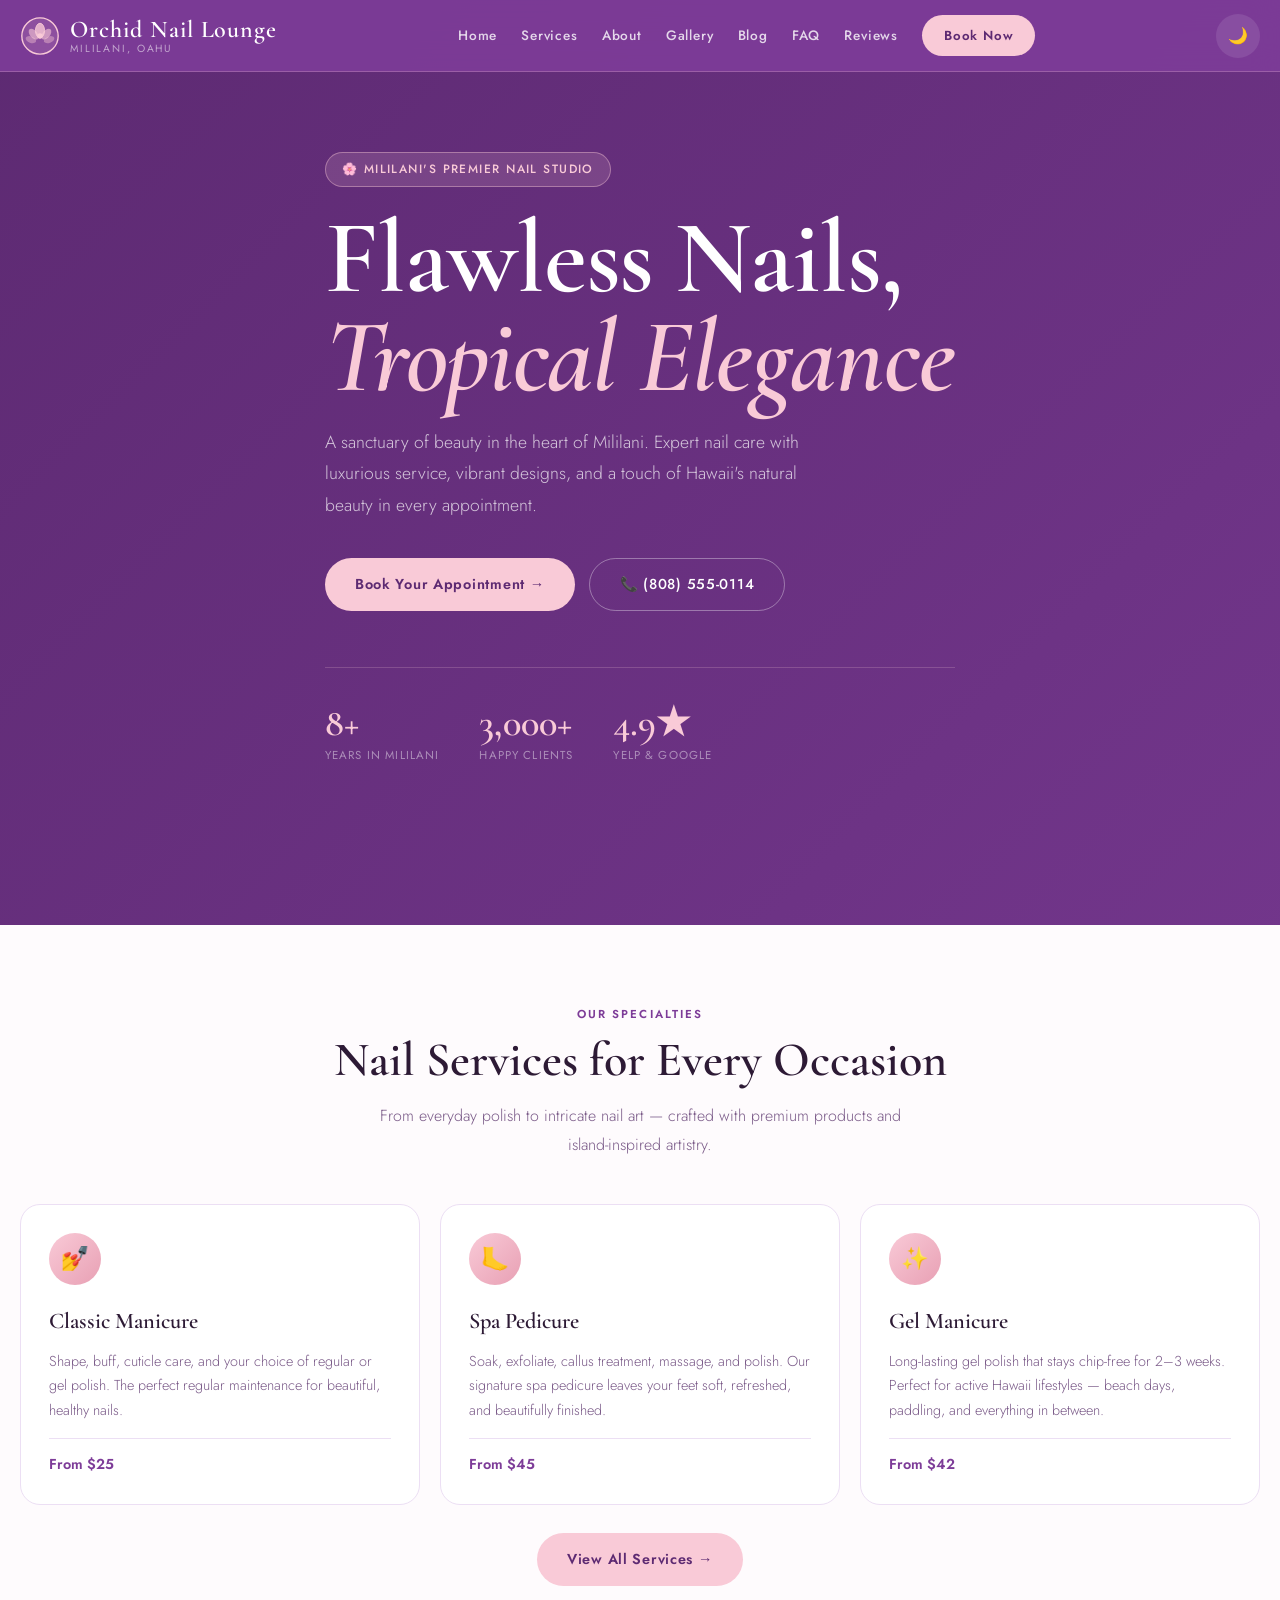
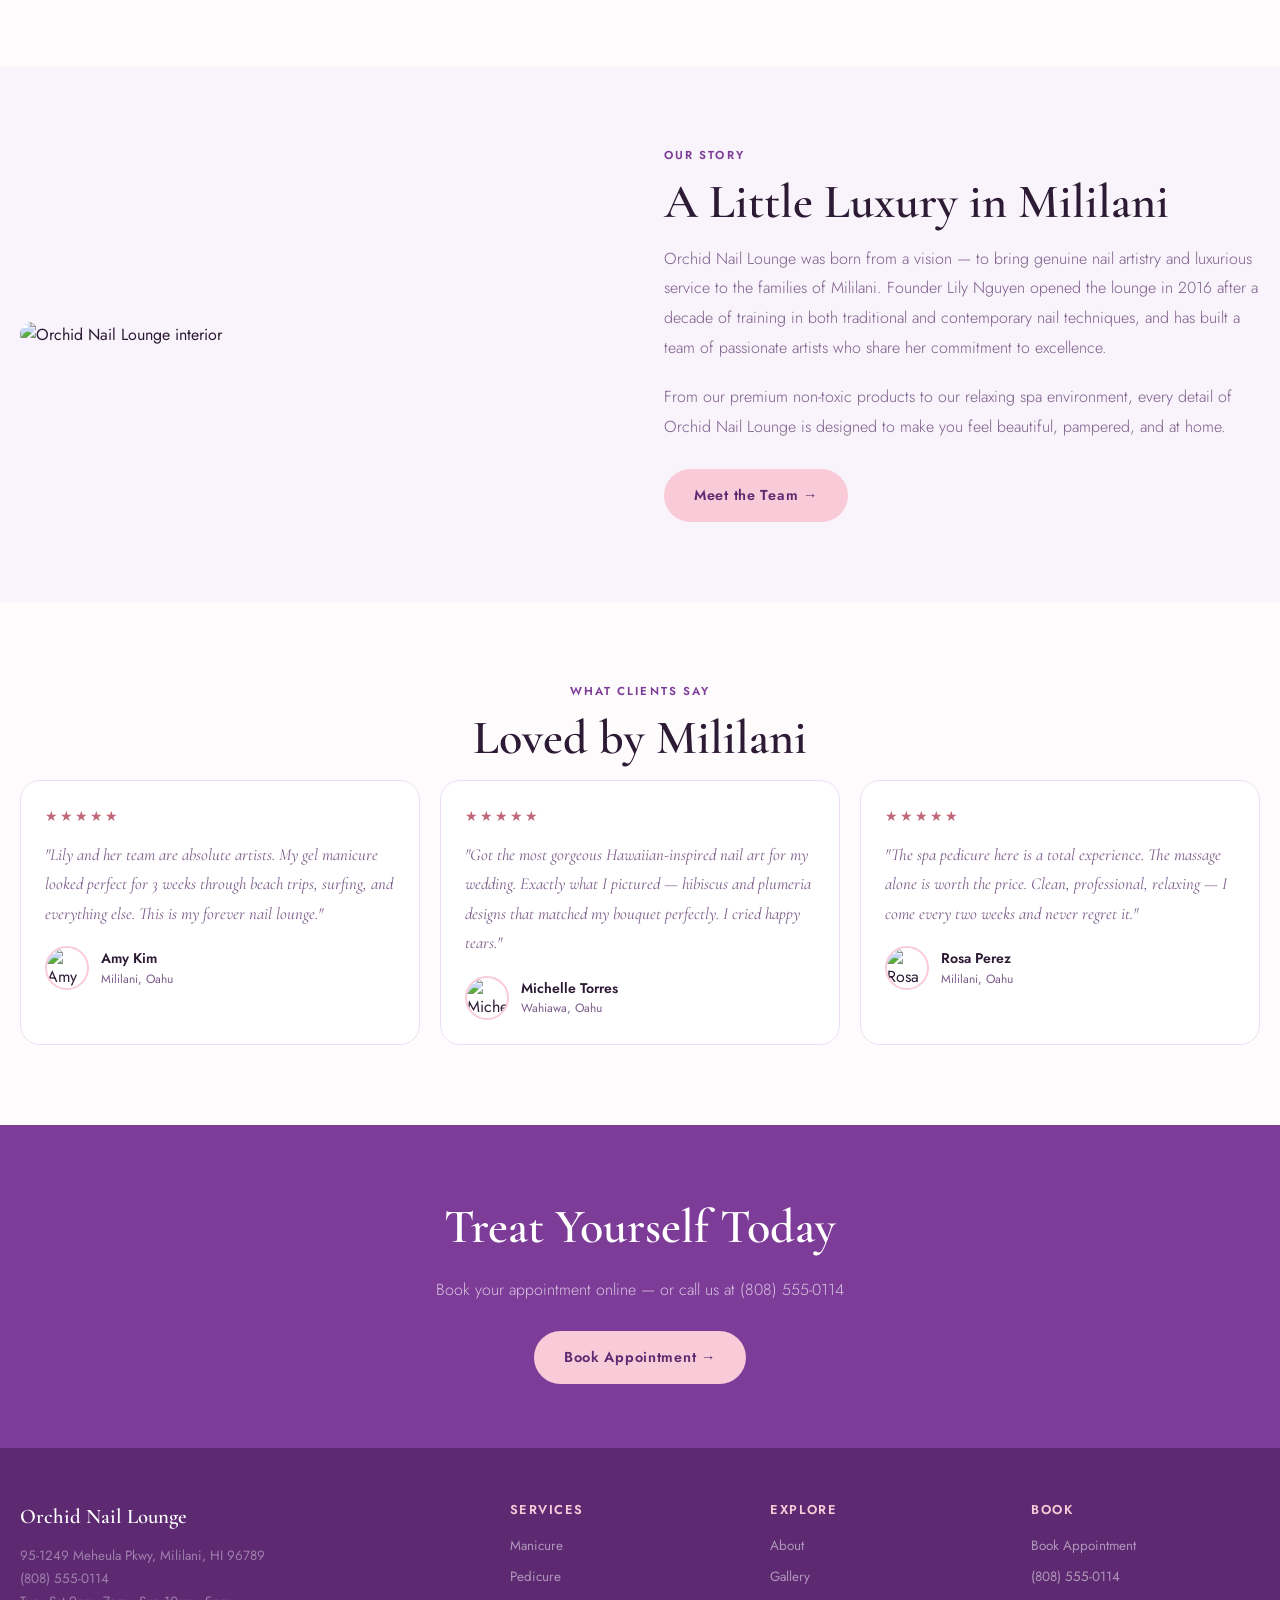
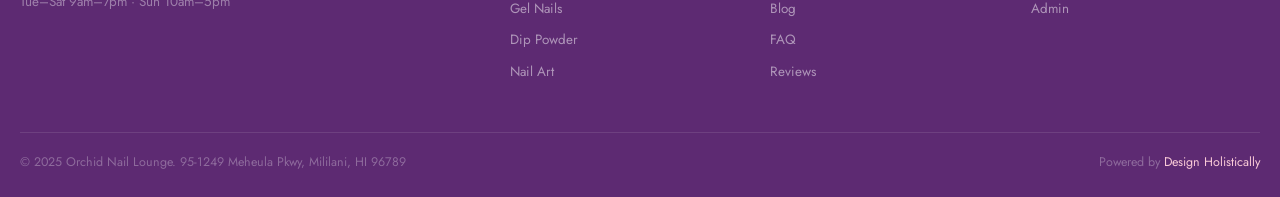
==== index.html @ 19776271 "Initial commit: Orchid Nail Lounge — Hawaii sample site (Mililani, Oahu)" ====
<!DOCTYPE html>
<html lang="en" data-theme="light">
<head>
<meta charset="UTF-8"/><meta name="viewport" content="width=device-width,initial-scale=1.0"/>
<title>Orchid Nail Lounge — Flawless Nails, Tropical Elegance — Orchid Nail Lounge</title>
<meta name="description" content="Orchid Nail Lounge — Flawless nails, tropical elegance. Mililani, Oahu. Manicure, pedicure, gel, dip powder, nail art. (808) 555-0114"/>
<link rel="stylesheet" href="css/style.css"/>
<script type="application/ld+json">{"@context":"https://schema.org","@type":"NailSalon","name":"Orchid Nail Lounge","telephone":"(808) 555-0114","address":{"@type":"PostalAddress","streetAddress":"95-1249 Meheula Pkwy","addressLocality":"Mililani","addressRegion":"HI","postalCode":"96789"},"priceRange":"$$"}</script>

  <meta property="og:title" content="Orchid Nail Lounge | Mililani, Oahu" />
  <meta property="og:description" content="Flawless nails, tropical elegance. Book your appointment at Orchid Nail Lounge in Mililani, Oahu." />
  <meta property="og:type" content="website" />
  <meta property="og:image" content="https://picsum.photos/1200/630?random=999" />
</head>
<body>
<header class="site-header">
  <div class="header-inner">
    <a href="index.html" class="logo-wrap">
      <svg viewBox="0 0 44 44" fill="none" width="40" height="40" aria-label="Orchid Nail Lounge logo" xmlns="http://www.w3.org/2000/svg">
  <circle cx="22" cy="22" r="20" fill="rgba(249,202,215,0.15)" stroke="#F9CAD7" stroke-width="1.5"/>
  <ellipse cx="22" cy="16" rx="5" ry="8" fill="#F9CAD7" opacity="0.8"/>
  <ellipse cx="22" cy="16" rx="5" ry="8" fill="none" stroke="#F9CAD7" stroke-width="1"/>
  <ellipse cx="15" cy="20" rx="4" ry="7" transform="rotate(-40 15 20)" fill="#F9CAD7" opacity="0.6"/>
  <ellipse cx="29" cy="20" rx="4" ry="7" transform="rotate(40 29 20)" fill="#F9CAD7" opacity="0.6"/>
  <ellipse cx="12" cy="26" rx="3.5" ry="6" transform="rotate(-70 12 26)" fill="#F9CAD7" opacity="0.4"/>
  <ellipse cx="32" cy="26" rx="3.5" ry="6" transform="rotate(70 32 26)" fill="#F9CAD7" opacity="0.4"/>
  <circle cx="22" cy="22" r="3" fill="#F9CAD7"/>
</svg>
      <div class="logo-text">Orchid Nail Lounge<span>Mililani, Oahu</span></div>
    </a>
    <nav class="nav-links">
      <a href="index.html">Home</a><a href="services.html">Services</a><a href="about.html">About</a><a href="gallery.html">Gallery</a><a href="blog.html">Blog</a><a href="faq.html">FAQ</a><a href="reviews.html">Reviews</a>
      <a href="booking.html" class="btn-nav">Book Now</a>
    </nav>
    <div class="header-actions">
      <button class="dark-toggle" id="darkToggle">🌙</button>
      <button class="hamburger" id="hamburger"><span></span><span></span><span></span></button>
    </div>
  </div>
</header>
<nav class="mobile-nav" id="mobileNav">
  <a href="index.html">Home</a><a href="services.html">Services</a><a href="about.html">About</a><a href="gallery.html">Gallery</a><a href="blog.html">Blog</a><a href="faq.html">FAQ</a><a href="reviews.html">Reviews</a><a href="booking.html">Book Now</a>
</nav>

<section class="hero">
  <div class="hero-bg"><img src="https://picsum.photos/1600/900?random=1401" alt="Nail lounge interior" /></div>
  <div class="hero-overlay"></div>
  <div class="hero-content">
    <div class="hero-badge">🌸 Mililani's Premier Nail Studio</div>
    <h1>Flawless Nails,<em>Tropical Elegance</em></h1>
    <p>A sanctuary of beauty in the heart of Mililani. Expert nail care with luxurious service, vibrant designs, and a touch of Hawaii's natural beauty in every appointment.</p>
    <div class="hero-cta">
      <a href="booking.html" class="btn-primary">Book Your Appointment →</a>
      <a href="tel:8085550114" class="btn-secondary">📞 (808) 555-0114</a>
    </div>
    <div class="hero-strip">
      <div><div class="strip-num">8+</div><div class="strip-label">Years in Mililani</div></div>
      <div><div class="strip-num">3,000+</div><div class="strip-label">Happy Clients</div></div>
      <div><div class="strip-num">4.9★</div><div class="strip-label">Yelp & Google</div></div>
    </div>
  </div>
</section>
<section>
  <div class="section-inner">
    <div class="section-center fade-up"><span class="section-label">Our Specialties</span><h2 class="section-title">Nail Services for Every Occasion</h2><p class="section-sub">From everyday polish to intricate nail art — crafted with premium products and island-inspired artistry.</p></div>
    <div class="services-grid">
      <div class="service-card fade-up"><div class="service-icon">💅</div><h3>Classic Manicure</h3><p>Shape, buff, cuticle care, and your choice of regular or gel polish. The perfect regular maintenance for beautiful, healthy nails.</p><div class="service-price">From $25</div></div>
      <div class="service-card fade-up"><div class="service-icon">🦶</div><h3>Spa Pedicure</h3><p>Soak, exfoliate, callus treatment, massage, and polish. Our signature spa pedicure leaves your feet soft, refreshed, and beautifully finished.</p><div class="service-price">From $45</div></div>
      <div class="service-card fade-up"><div class="service-icon">✨</div><h3>Gel Manicure</h3><p>Long-lasting gel polish that stays chip-free for 2–3 weeks. Perfect for active Hawaii lifestyles — beach days, paddling, and everything in between.</p><div class="service-price">From $42</div></div>
    </div>
    <div style="text-align:center;margin-top:28px;"><a href="services.html" class="btn-primary">View All Services →</a></div>
  </div>
</section>
<section class="bg-alt">
  <div class="section-inner">
    <div class="about-grid">
      <div class="fade-up"><img src="https://picsum.photos/560/480?random=1402" alt="Orchid Nail Lounge interior" style="border-radius:var(--radius-lg);width:100%;object-fit:cover;" /></div>
      <div class="fade-up">
        <span class="section-label">Our Story</span>
        <h2 class="section-title">A Little Luxury in Mililani</h2>
        <p style="color:var(--text-muted);line-height:1.85;margin-bottom:20px;font-weight:300;">Orchid Nail Lounge was born from a vision — to bring genuine nail artistry and luxurious service to the families of Mililani. Founder Lily Nguyen opened the lounge in 2016 after a decade of training in both traditional and contemporary nail techniques, and has built a team of passionate artists who share her commitment to excellence.</p>
        <p style="color:var(--text-muted);line-height:1.85;margin-bottom:28px;font-weight:300;">From our premium non-toxic products to our relaxing spa environment, every detail of Orchid Nail Lounge is designed to make you feel beautiful, pampered, and at home.</p>
        <a href="about.html" class="btn-primary">Meet the Team →</a>
      </div>
    </div>
  </div>
</section>
<section>
  <div class="section-inner">
    <div class="section-center fade-up"><span class="section-label">What Clients Say</span><h2 class="section-title">Loved by Mililani</h2></div>
    <div class="testimonials-grid">
      <div class="testimonial-card fade-up"><div class="stars">★★★★★</div><blockquote>"Lily and her team are absolute artists. My gel manicure looked perfect for 3 weeks through beach trips, surfing, and everything else. This is my forever nail lounge."</blockquote><div class="reviewer"><img src="https://picsum.photos/44/44?random=1404" alt="Amy K." /><div><div class="reviewer-name">Amy Kim</div><div class="reviewer-loc">Mililani, Oahu</div></div></div></div>
      <div class="testimonial-card fade-up"><div class="stars">★★★★★</div><blockquote>"Got the most gorgeous Hawaiian-inspired nail art for my wedding. Exactly what I pictured — hibiscus and plumeria designs that matched my bouquet perfectly. I cried happy tears."</blockquote><div class="reviewer"><img src="https://picsum.photos/44/44?random=1405" alt="Michelle T." /><div><div class="reviewer-name">Michelle Torres</div><div class="reviewer-loc">Wahiawa, Oahu</div></div></div></div>
      <div class="testimonial-card fade-up"><div class="stars">★★★★★</div><blockquote>"The spa pedicure here is a total experience. The massage alone is worth the price. Clean, professional, relaxing — I come every two weeks and never regret it."</blockquote><div class="reviewer"><img src="https://picsum.photos/44/44?random=1406" alt="Rosa P." /><div><div class="reviewer-name">Rosa Perez</div><div class="reviewer-loc">Mililani, Oahu</div></div></div></div>
    </div>
  </div>
</section>
<div class="cta-band">
  <h2>Treat Yourself Today</h2>
  <p>Book your appointment online — or call us at (808) 555-0114</p>
  <a href="booking.html" class="btn-primary">Book Appointment →</a>
</div>
<footer class="site-footer">
  <div class="footer-inner">
    <div class="footer-grid">
      <div class="footer-brand">
        <div style="font-family:'Cormorant Garamond',serif;font-weight:600;font-size:1.3rem;color:#fff;">Orchid Nail Lounge</div>
        <p>95-1249 Meheula Pkwy, Mililani, HI 96789<br>(808) 555-0114<br>Tue–Sat 9am–7pm · Sun 10am–5pm</p>
      </div>
      <div class="footer-col"><h4>Services</h4><a href="services.html">Manicure</a><a href="services.html">Pedicure</a><a href="services.html">Gel Nails</a><a href="services.html">Dip Powder</a><a href="services.html">Nail Art</a></div>
      <div class="footer-col"><h4>Explore</h4><a href="about.html">About</a><a href="gallery.html">Gallery</a><a href="blog.html">Blog</a><a href="faq.html">FAQ</a><a href="reviews.html">Reviews</a></div>
      <div class="footer-col"><h4>Book</h4><a href="booking.html">Book Appointment</a><a href="tel:8085550114">(808) 555-0114</a><a href="admin.html">Admin</a></div>
    </div>
    <div class="footer-bottom">
      <span>© 2025 Orchid Nail Lounge. 95-1249 Meheula Pkwy, Mililani, HI 96789</span>
      <span>Powered by <a href="https://designholistically.com" target="_blank">Design Holistically</a></span>
    </div>
  </div>
</footer>
<button class="back-top" id="backTop">↑</button>
<script src="js/main.js"></script>
</body>
</html>
---- css/style.css ----
@import url('https://fonts.googleapis.com/css2?family=Cormorant+Garamond:ital,wght@0,400;0,500;0,600;0,700;1,400;1,600&family=Jost:wght@300;400;500;600;700&display=swap');
:root {
  --primary: #7D3C98;
  --primary-light: #9b59b6;
  --primary-dark: #5d2a72;
  --accent: #F9CAD7;
  --accent-dark: #e8a0b4;
  --accent-deep: #c0677a;
  --bg: #fefbfd;
  --bg-secondary: #f9f4fb;
  --bg-card: #ffffff;
  --text: #2d1a35;
  --text-muted: #7a5a88;
  --text-light: #b09abd;
  --border: #ecdff4;
  --shadow: 0 4px 24px rgba(125,60,152,0.08);
  --shadow-lg: 0 12px 48px rgba(125,60,152,0.14);
  --radius: 10px;
  --radius-lg: 20px;
  --header-h: 72px;
  --transition: 0.3s cubic-bezier(0.4,0,0.2,1);
}
[data-theme="dark"] {
  --bg: #140d1a;
  --bg-secondary: #1e1228;
  --bg-card: #261534;
  --text: #f5edf9;
  --text-muted: #c09ad4;
  --text-light: #7a5a88;
  --border: #3d2255;
  --accent: #e8a0b4;
}
*, *::before, *::after { box-sizing: border-box; margin: 0; padding: 0; }
html { scroll-behavior: smooth; }
body { font-family: 'Jost', sans-serif; background: var(--bg); color: var(--text); line-height: 1.6; transition: background var(--transition), color var(--transition); }
img { max-width: 100%; display: block; }
a { color: inherit; text-decoration: none; }
button { cursor: pointer; border: none; background: none; font-family: inherit; }
.site-header { position: fixed; top: 0; left: 0; right: 0; z-index: 1000; height: var(--header-h); backdrop-filter: blur(14px); background: rgba(125,60,152,0.92); border-bottom: 1px solid rgba(249,202,215,0.25); display: flex; align-items: center; }
.header-inner { max-width: 1280px; margin: 0 auto; padding: 0 20px; width: 100%; display: flex; align-items: center; justify-content: space-between; }
.logo-wrap { display: flex; align-items: center; gap: 10px; }
.logo-text { font-family: 'Cormorant Garamond', serif; font-size: 1.5rem; font-weight: 600; color: #fff; letter-spacing: 0.04em; line-height: 1.1; }
.logo-text span { color: var(--accent); display: block; font-size: 0.65rem; font-family: 'Jost', sans-serif; font-weight: 400; letter-spacing: 0.18em; text-transform: uppercase; color: rgba(255,255,255,0.55); }
.nav-links { display: none; gap: 24px; align-items: center; }
.nav-links a { color: rgba(255,255,255,0.8); font-weight: 500; font-size: 0.85rem; letter-spacing: 0.06em; transition: color var(--transition); }
.nav-links a:hover { color: var(--accent); }
.nav-links .btn-nav { background: var(--accent); color: var(--primary-dark); padding: 10px 22px; border-radius: 999px; font-weight: 600; font-size: 0.82rem; }
.nav-links .btn-nav:hover { background: var(--accent-dark); }
.header-actions { display: flex; align-items: center; gap: 10px; }
.dark-toggle { width: 44px; height: 44px; border-radius: 50%; background: rgba(255,255,255,0.1); color: #fff; display: flex; align-items: center; justify-content: center; font-size: 1rem; }
.dark-toggle:hover { background: rgba(255,255,255,0.2); }
.hamburger { width: 44px; height: 44px; display: flex; flex-direction: column; align-items: center; justify-content: center; gap: 5px; background: rgba(255,255,255,0.1); border-radius: var(--radius); }
.hamburger span { display: block; width: 22px; height: 2px; background: #fff; border-radius: 2px; transition: all var(--transition); }
.hamburger.active span:nth-child(1) { transform: rotate(45deg) translate(5px,5px); }
.hamburger.active span:nth-child(2) { opacity: 0; }
.hamburger.active span:nth-child(3) { transform: rotate(-45deg) translate(5px,-5px); }
@media(min-width:768px){ .nav-links { display: flex; } .hamburger { display: none; } }
.mobile-nav { position: fixed; top: var(--header-h); left: 0; right: 0; bottom: 0; background: var(--primary-dark); z-index: 999; transform: translateX(100%); transition: transform var(--transition); padding: 28px 20px; display: flex; flex-direction: column; gap: 6px; }
.mobile-nav.open { transform: translateX(0); }
.mobile-nav a { color: #fff; font-size: 1.15rem; font-weight: 500; padding: 13px 0; border-bottom: 1px solid rgba(255,255,255,0.08); letter-spacing: 0.04em; }
.hero { min-height: 100vh; display: flex; align-items: center; position: relative; overflow: hidden; padding-top: var(--header-h); background: var(--primary-dark); }
.hero-bg { position: absolute; inset: 0; }
.hero-bg img { width: 100%; height: 100%; object-fit: cover; opacity: 0.22; }
.hero-overlay { position: absolute; inset: 0; background: linear-gradient(135deg, rgba(93,42,114,0.96) 0%, rgba(125,60,152,0.65) 100%); }
.hero-content { position: relative; z-index: 1; max-width: 1280px; margin: 0 auto; padding: 80px 20px; }
.hero-badge { display: inline-flex; align-items: center; gap: 8px; background: rgba(249,202,215,0.15); border: 1px solid rgba(249,202,215,0.4); color: var(--accent); padding: 7px 16px; border-radius: 999px; font-size: 0.75rem; font-weight: 500; letter-spacing: 0.12em; text-transform: uppercase; margin-bottom: 22px; }
.hero h1 { font-family: 'Cormorant Garamond', serif; font-size: clamp(3rem, 9vw, 6.5rem); font-weight: 600; color: #fff; line-height: 0.95; letter-spacing: -0.01em; margin-bottom: 20px; }
.hero h1 em { color: var(--accent); font-style: italic; display: block; }
.hero p { font-size: clamp(1rem, 2vw, 1.1rem); color: rgba(255,255,255,0.72); max-width: 500px; margin-bottom: 36px; font-weight: 300; line-height: 1.8; }
.hero-cta { display: flex; flex-wrap: wrap; gap: 14px; }
.btn-primary { display: inline-flex; align-items: center; gap: 8px; background: var(--accent); color: var(--primary-dark); padding: 15px 30px; border-radius: 999px; font-weight: 600; font-size: 0.9rem; letter-spacing: 0.05em; transition: all var(--transition); }
.btn-primary:hover { background: var(--accent-dark); transform: translateY(-2px); box-shadow: 0 8px 24px rgba(249,202,215,0.35); }
.btn-secondary { display: inline-flex; align-items: center; gap: 8px; background: transparent; color: #fff; padding: 14px 30px; border-radius: 999px; font-weight: 500; font-size: 0.9rem; border: 1px solid rgba(255,255,255,0.35); letter-spacing: 0.05em; transition: all var(--transition); }
.btn-secondary:hover { border-color: var(--accent); color: var(--accent); }
.hero-strip { display: flex; flex-wrap: wrap; gap: 40px; margin-top: 56px; padding-top: 36px; border-top: 1px solid rgba(249,202,215,0.2); }
.strip-num { font-family: 'Cormorant Garamond', serif; font-size: 2.4rem; font-weight: 600; color: var(--accent); line-height: 1; }
.strip-label { font-size: 0.72rem; color: rgba(255,255,255,0.45); text-transform: uppercase; letter-spacing: 0.1em; margin-top: 4px; }
section { padding: 80px 20px; }
.section-inner { max-width: 1280px; margin: 0 auto; }
.section-label { font-size: 0.72rem; font-weight: 600; color: var(--primary); letter-spacing: 0.18em; text-transform: uppercase; margin-bottom: 10px; display: block; }
[data-theme="dark"] .section-label { color: var(--accent); }
.section-title { font-family: 'Cormorant Garamond', serif; font-size: clamp(2rem, 4vw, 3rem); font-weight: 600; color: var(--text); line-height: 1.15; margin-bottom: 14px; }
.section-sub { color: var(--text-muted); font-size: 1rem; max-width: 540px; margin-bottom: 44px; font-weight: 300; line-height: 1.8; }
.section-center { text-align: center; }
.section-center .section-sub { margin-left: auto; margin-right: auto; }
.bg-alt { background: var(--bg-secondary); }
.services-grid { display: grid; grid-template-columns: 1fr; gap: 20px; }
@media(min-width:600px){ .services-grid { grid-template-columns: 1fr 1fr; } }
@media(min-width:1024px){ .services-grid { grid-template-columns: repeat(3, 1fr); } }
.service-card { background: var(--bg-card); border: 1px solid var(--border); border-radius: var(--radius-lg); padding: 28px; transition: all var(--transition); }
.service-card:hover { transform: translateY(-4px); box-shadow: var(--shadow-lg); border-color: var(--accent-dark); }
.service-icon { width: 52px; height: 52px; background: linear-gradient(135deg, var(--accent), var(--accent-dark)); border-radius: 50%; display: flex; align-items: center; justify-content: center; margin-bottom: 18px; font-size: 1.4rem; }
.service-card h3 { font-family: 'Cormorant Garamond', serif; font-size: 1.4rem; font-weight: 600; margin-bottom: 10px; }
.service-card p { color: var(--text-muted); font-size: 0.9rem; line-height: 1.7; font-weight: 300; }
.service-price { margin-top: 16px; padding-top: 14px; border-top: 1px solid var(--border); font-weight: 600; color: var(--primary); font-size: 0.9rem; }
[data-theme="dark"] .service-price { color: var(--accent-dark); }
.testimonials-grid { display: grid; grid-template-columns: 1fr; gap: 20px; }
@media(min-width:768px){ .testimonials-grid { grid-template-columns: repeat(3, 1fr); } }
.testimonial-card { background: var(--bg-card); border: 1px solid var(--border); border-radius: var(--radius-lg); padding: 24px; }
.stars { color: var(--accent-deep); font-size: 0.9rem; margin-bottom: 12px; letter-spacing: 2px; }
.testimonial-card blockquote { color: var(--text-muted); font-size: 0.92rem; line-height: 1.75; margin-bottom: 18px; font-style: italic; font-family: 'Cormorant Garamond', serif; font-size: 1.05rem; }
.reviewer { display: flex; align-items: center; gap: 12px; }
.reviewer img { width: 44px; height: 44px; border-radius: 50%; object-fit: cover; border: 2px solid var(--accent); }
.reviewer-name { font-weight: 600; font-size: 0.88rem; }
.reviewer-loc { font-size: 0.75rem; color: var(--text-muted); }
.cta-band { background: var(--primary); padding: 64px 20px; text-align: center; }
.cta-band h2 { font-family: 'Cormorant Garamond', serif; font-size: clamp(2rem, 4vw, 3rem); font-weight: 600; color: #fff; margin-bottom: 12px; }
.cta-band p { color: rgba(255,255,255,0.7); font-size: 1rem; margin-bottom: 28px; max-width: 440px; margin-left: auto; margin-right: auto; font-weight: 300; }
.team-grid { display: grid; grid-template-columns: 1fr 1fr; gap: 20px; }
@media(min-width:768px){ .team-grid { grid-template-columns: repeat(4, 1fr); } }
.team-card { text-align: center; }
.team-card img { width: 100%; aspect-ratio: 1; object-fit: cover; border-radius: 50%; margin-bottom: 14px; border: 3px solid var(--accent); }
.team-card h4 { font-family: 'Cormorant Garamond', serif; font-size: 1.1rem; font-weight: 600; }
.team-card span { font-size: 0.75rem; color: var(--primary); font-weight: 500; text-transform: uppercase; letter-spacing: 0.1em; }
[data-theme="dark"] .team-card span { color: var(--accent); }
.gallery-grid { display: grid; grid-template-columns: repeat(2, 1fr); gap: 10px; }
@media(min-width:600px){ .gallery-grid { grid-template-columns: repeat(3, 1fr); } }
@media(min-width:1024px){ .gallery-grid { grid-template-columns: repeat(4, 1fr); } }
.gallery-item { position: relative; overflow: hidden; border-radius: var(--radius); aspect-ratio: 1; }
.gallery-item img { width: 100%; height: 100%; object-fit: cover; transition: transform 0.4s ease; }
.gallery-item:hover img { transform: scale(1.08); }
.blog-grid { display: grid; grid-template-columns: 1fr; gap: 24px; }
@media(min-width:600px){ .blog-grid { grid-template-columns: 1fr 1fr; } }
@media(min-width:1024px){ .blog-grid { grid-template-columns: repeat(3, 1fr); } }
.blog-card { background: var(--bg-card); border: 1px solid var(--border); border-radius: var(--radius-lg); overflow: hidden; transition: all var(--transition); }
.blog-card:hover { transform: translateY(-4px); box-shadow: var(--shadow-lg); }
.blog-card img { width: 100%; height: 200px; object-fit: cover; }
.blog-card-body { padding: 22px; }
.blog-tag { display: inline-block; background: var(--accent); color: var(--primary-dark); font-size: 0.7rem; font-weight: 600; padding: 3px 12px; border-radius: 999px; text-transform: uppercase; letter-spacing: 0.1em; margin-bottom: 10px; }
.blog-card h3 { font-family: 'Cormorant Garamond', serif; font-size: 1.2rem; font-weight: 600; line-height: 1.3; margin-bottom: 8px; }
.blog-card p { color: var(--text-muted); font-size: 0.86rem; line-height: 1.65; font-weight: 300; }
.blog-card-meta { margin-top: 12px; font-size: 0.75rem; color: var(--text-light); }
.booking-wrap { max-width: 700px; margin: 0 auto; background: var(--bg-card); border: 1px solid var(--border); border-radius: var(--radius-lg); padding: 36px; }
.step-indicator { display: flex; gap: 6px; margin-bottom: 36px; }
.step { flex: 1; height: 3px; background: var(--border); border-radius: 2px; transition: background var(--transition); }
.step.active { background: var(--primary); }
.step.done { background: var(--accent-deep); }
.form-step { display: none; }
.form-step.active { display: block; }
.form-step h3 { font-family: 'Cormorant Garamond', serif; font-size: 1.6rem; font-weight: 600; margin-bottom: 22px; }
.form-group { margin-bottom: 18px; }
.form-group label { display: block; font-weight: 500; font-size: 0.85rem; margin-bottom: 6px; color: var(--text); }
.form-group input, .form-group select, .form-group textarea { width: 100%; padding: 12px 14px; border: 1px solid var(--border); border-radius: var(--radius); background: var(--bg); color: var(--text); font-family: 'Jost', sans-serif; font-size: 0.95rem; transition: border-color var(--transition); }
.form-group input:focus, .form-group select:focus, .form-group textarea:focus { outline: none; border-color: var(--primary); }
.service-option { display: flex; align-items: center; gap: 12px; padding: 14px; border: 1px solid var(--border); border-radius: var(--radius); margin-bottom: 8px; cursor: pointer; transition: all var(--transition); }
.service-option:hover, .service-option.selected { border-color: var(--primary); background: rgba(125,60,152,0.05); }
.form-nav { display: flex; justify-content: space-between; align-items: center; margin-top: 24px; }
.btn-outline { background: transparent; border: 1px solid var(--border); color: var(--text); padding: 11px 26px; border-radius: 999px; font-weight: 500; font-size: 0.88rem; transition: all var(--transition); }
.btn-outline:hover { border-color: var(--primary); color: var(--primary); }
.confirmation { text-align: center; padding: 36px 0; }
.confirmation .check { width: 68px; height: 68px; background: var(--primary); border-radius: 50%; display: flex; align-items: center; justify-content: center; margin: 0 auto 20px; font-size: 1.8rem; color: #fff; }
.faq-list { max-width: 780px; margin: 0 auto; }
.faq-item { border-bottom: 1px solid var(--border); }
.faq-q { width: 100%; text-align: left; padding: 20px 0; display: flex; justify-content: space-between; align-items: center; font-weight: 500; font-size: 0.95rem; color: var(--text); gap: 14px; background: none; }
.faq-q .icon { width: 26px; height: 26px; min-width: 26px; border-radius: 50%; background: var(--accent); color: var(--primary-dark); display: flex; align-items: center; justify-content: center; font-size: 1rem; transition: transform var(--transition); font-weight: 700; }
.faq-item.open .faq-q .icon { transform: rotate(45deg); }
.faq-a { display: none; padding: 0 0 18px; color: var(--text-muted); line-height: 1.75; font-size: 0.92rem; font-weight: 300; }
.faq-item.open .faq-a { display: block; }
.reviews-grid { display: grid; grid-template-columns: 1fr; gap: 18px; }
@media(min-width:600px){ .reviews-grid { grid-template-columns: 1fr 1fr; } }
@media(min-width:1024px){ .reviews-grid { grid-template-columns: repeat(4, 1fr); } }
.review-card { background: var(--bg-card); border: 1px solid var(--border); border-radius: var(--radius-lg); padding: 22px; }
.review-top { display: flex; align-items: center; gap: 10px; margin-bottom: 12px; }
.review-top img { width: 46px; height: 46px; border-radius: 50%; object-fit: cover; border: 2px solid var(--accent); }
.review-name { font-weight: 600; font-size: 0.88rem; }
.review-date { font-size: 0.72px; color: var(--text-light); }
.review-body { color: var(--text-muted); font-size: 0.86rem; line-height: 1.65; font-style: italic; font-family: 'Cormorant Garamond', serif; font-size: 1rem; }
.about-grid { display: grid; grid-template-columns: 1fr; gap: 48px; align-items: center; }
@media(min-width:768px){ .about-grid { grid-template-columns: 1fr 1fr; } }
.values-grid { display: grid; grid-template-columns: 1fr 1fr; gap: 16px; margin-top: 40px; }
@media(min-width:768px){ .values-grid { grid-template-columns: repeat(4, 1fr); } }
.value-card { background: var(--bg-card); border: 1px solid var(--border); border-radius: var(--radius); padding: 22px; text-align: center; }
.value-icon { font-size: 1.8rem; margin-bottom: 10px; }
.value-card h4 { font-family: 'Cormorant Garamond', serif; font-size: 1.1rem; font-weight: 600; margin-bottom: 6px; }
.value-card p { font-size: 0.8rem; color: var(--text-muted); font-weight: 300; }
.site-footer { background: var(--primary-dark); color: rgba(255,255,255,0.65); padding: 52px 20px 24px; }
.footer-inner { max-width: 1280px; margin: 0 auto; }
.footer-grid { display: grid; grid-template-columns: 1fr; gap: 32px; margin-bottom: 40px; }
@media(min-width:768px){ .footer-grid { grid-template-columns: 2fr 1fr 1fr 1fr; } }
.footer-brand p { font-size: 0.84rem; line-height: 1.7; margin-top: 12px; color: rgba(255,255,255,0.4); }
.footer-col h4 { color: var(--accent); font-weight: 600; font-size: 0.8rem; text-transform: uppercase; letter-spacing: 0.12em; margin-bottom: 14px; }
.footer-col a { display: block; color: rgba(255,255,255,0.5); font-size: 0.84rem; margin-bottom: 10px; transition: color var(--transition); }
.footer-col a:hover { color: var(--accent); }
.footer-bottom { border-top: 1px solid rgba(255,255,255,0.1); padding-top: 20px; display: flex; flex-wrap: wrap; gap: 12px; justify-content: space-between; font-size: 0.78rem; color: rgba(255,255,255,0.3); }
.footer-bottom a { color: var(--accent); }
.back-top { position: fixed; bottom: 28px; right: 24px; width: 48px; height: 48px; background: var(--primary); color: #fff; border-radius: 50%; display: flex; align-items: center; justify-content: center; font-size: 1.2rem; z-index: 900; opacity: 0; pointer-events: none; transition: all var(--transition); }
.back-top.show { opacity: 1; pointer-events: auto; }
.fade-up { opacity: 0; transform: translateY(28px); transition: opacity 0.6s ease, transform 0.6s ease; }
.fade-up.visible { opacity: 1; transform: translateY(0); }
.page-hero { padding: calc(var(--header-h) + 52px) 20px 52px; background: var(--primary-dark); }
.page-hero-inner { max-width: 1280px; margin: 0 auto; }
.page-hero h1 { font-family: 'Cormorant Garamond', serif; font-size: clamp(2.2rem, 5vw, 3.4rem); font-weight: 600; color: #fff; line-height: 1.1; }
.page-hero p { color: rgba(255,255,255,0.6); font-size: 1rem; max-width: 520px; margin-top: 10px; font-weight: 300; }
.breadcrumb { display: flex; gap: 8px; align-items: center; font-size: 0.78rem; color: rgba(255,255,255,0.35); margin-bottom: 14px; }
.breadcrumb a { color: var(--accent); }
.post-hero { padding-top: var(--header-h); background: var(--primary-dark); }
.post-hero-inner { max-width: 800px; margin: 0 auto; padding: 56px 20px; }
.post-hero h1 { font-family: 'Cormorant Garamond', serif; font-size: clamp(2rem, 5vw, 3rem); font-weight: 600; color: #fff; line-height: 1.1; }
.post-meta { display: flex; gap: 16px; flex-wrap: wrap; margin-top: 14px; font-size: 0.8rem; color: rgba(255,255,255,0.45); }
.post-content { max-width: 800px; margin: 0 auto; padding: 44px 20px; }
.post-content h2 { font-family: 'Cormorant Garamond', serif; font-size: 1.8rem; font-weight: 600; margin: 32px 0 12px; color: var(--primary); }
[data-theme="dark"] .post-content h2 { color: var(--accent-dark); }
.post-content p { color: var(--text-muted); line-height: 1.85; margin-bottom: 14px; font-weight: 300; }
.post-content ul { padding-left: 22px; margin-bottom: 14px; color: var(--text-muted); line-height: 1.85; font-weight: 300; }
#adminLogin { min-height:100vh; display:flex; align-items:center; justify-content:center; background:var(--primary-dark); padding:20px; }
#adminDash { display:none; }
.login-card { background: var(--bg-card); border-radius: var(--radius-lg); padding: 44px; max-width: 400px; width: 100%; border: 1px solid var(--border); }
.login-card h2 { font-family:'Cormorant Garamond',serif; font-size:1.9rem; font-weight:600; margin-bottom:8px; }
.login-card p { color:var(--text-muted); margin-bottom:28px; font-size:0.88rem; font-weight:300; }
.dash-header { background: var(--primary); padding: 14px 22px; display: flex; align-items: center; justify-content: space-between; }
.dash-header h1 { font-family:'Cormorant Garamond',serif; font-size:1.4rem; font-weight:600; color:#fff; }
.dash-stats { display: grid; grid-template-columns: repeat(2,1fr); gap: 14px; padding: 20px; }
@media(min-width:600px){ .dash-stats { grid-template-columns: repeat(4,1fr); } }
.dash-stat { background: var(--bg-card); border: 1px solid var(--border); border-radius: var(--radius); padding: 18px; text-align: center; }
.dash-stat .num { font-family:'Cormorant Garamond',serif; font-size:2rem; font-weight:600; color:var(--primary); }
[data-theme="dark"] .dash-stat .num { color: var(--accent); }
.dash-stat .lbl { font-size:0.75rem; color:var(--text-muted); text-transform:uppercase; letter-spacing:0.06em; }
.dash-section { padding: 0 20px 20px; }
.dash-section h3 { font-family:'Cormorant Garamond',serif; font-size:1.2rem; font-weight:600; margin-bottom:12px; border-bottom:1px solid var(--border); padding-bottom:8px; color:var(--primary); }
[data-theme="dark"] .dash-section h3 { color: var(--accent); }
.data-table { width:100%; border-collapse:collapse; font-size:0.86rem; }
.data-table th { background:var(--bg-secondary); padding:9px 12px; text-align:left; font-weight:600; color:var(--text-muted); font-size:0.75rem; text-transform:uppercase; }
.data-table td { padding:11px 12px; border-bottom:1px solid var(--border); }
.badge { display:inline-block; padding:2px 9px; border-radius:999px; font-size:0.7rem; font-weight:600; }
.badge-green { background:#d5f5e3; color:#1e8449; }
.badge-yellow { background:#fef9e7; color:#b7950b; }
.badge-blue { background:#d6eaf8; color:#1a5276; }
.dash-tabs { display:flex; gap:4px; padding:0 20px; border-bottom:1px solid var(--border); overflow-x:auto; }
.dash-tab { padding:11px 18px; font-weight:500; font-size:0.82rem; letter-spacing:0.06em; color:var(--text-muted); cursor:pointer; border-bottom:2px solid transparent; margin-bottom:-1px; white-space:nowrap; background:none; }
.dash-tab.active { color:var(--primary); border-bottom-color:var(--primary); }
[data-theme="dark"] .dash-tab.active { color:var(--accent); border-bottom-color:var(--accent); }
.tab-panel { display:none; }
.tab-panel.active { display:block; }
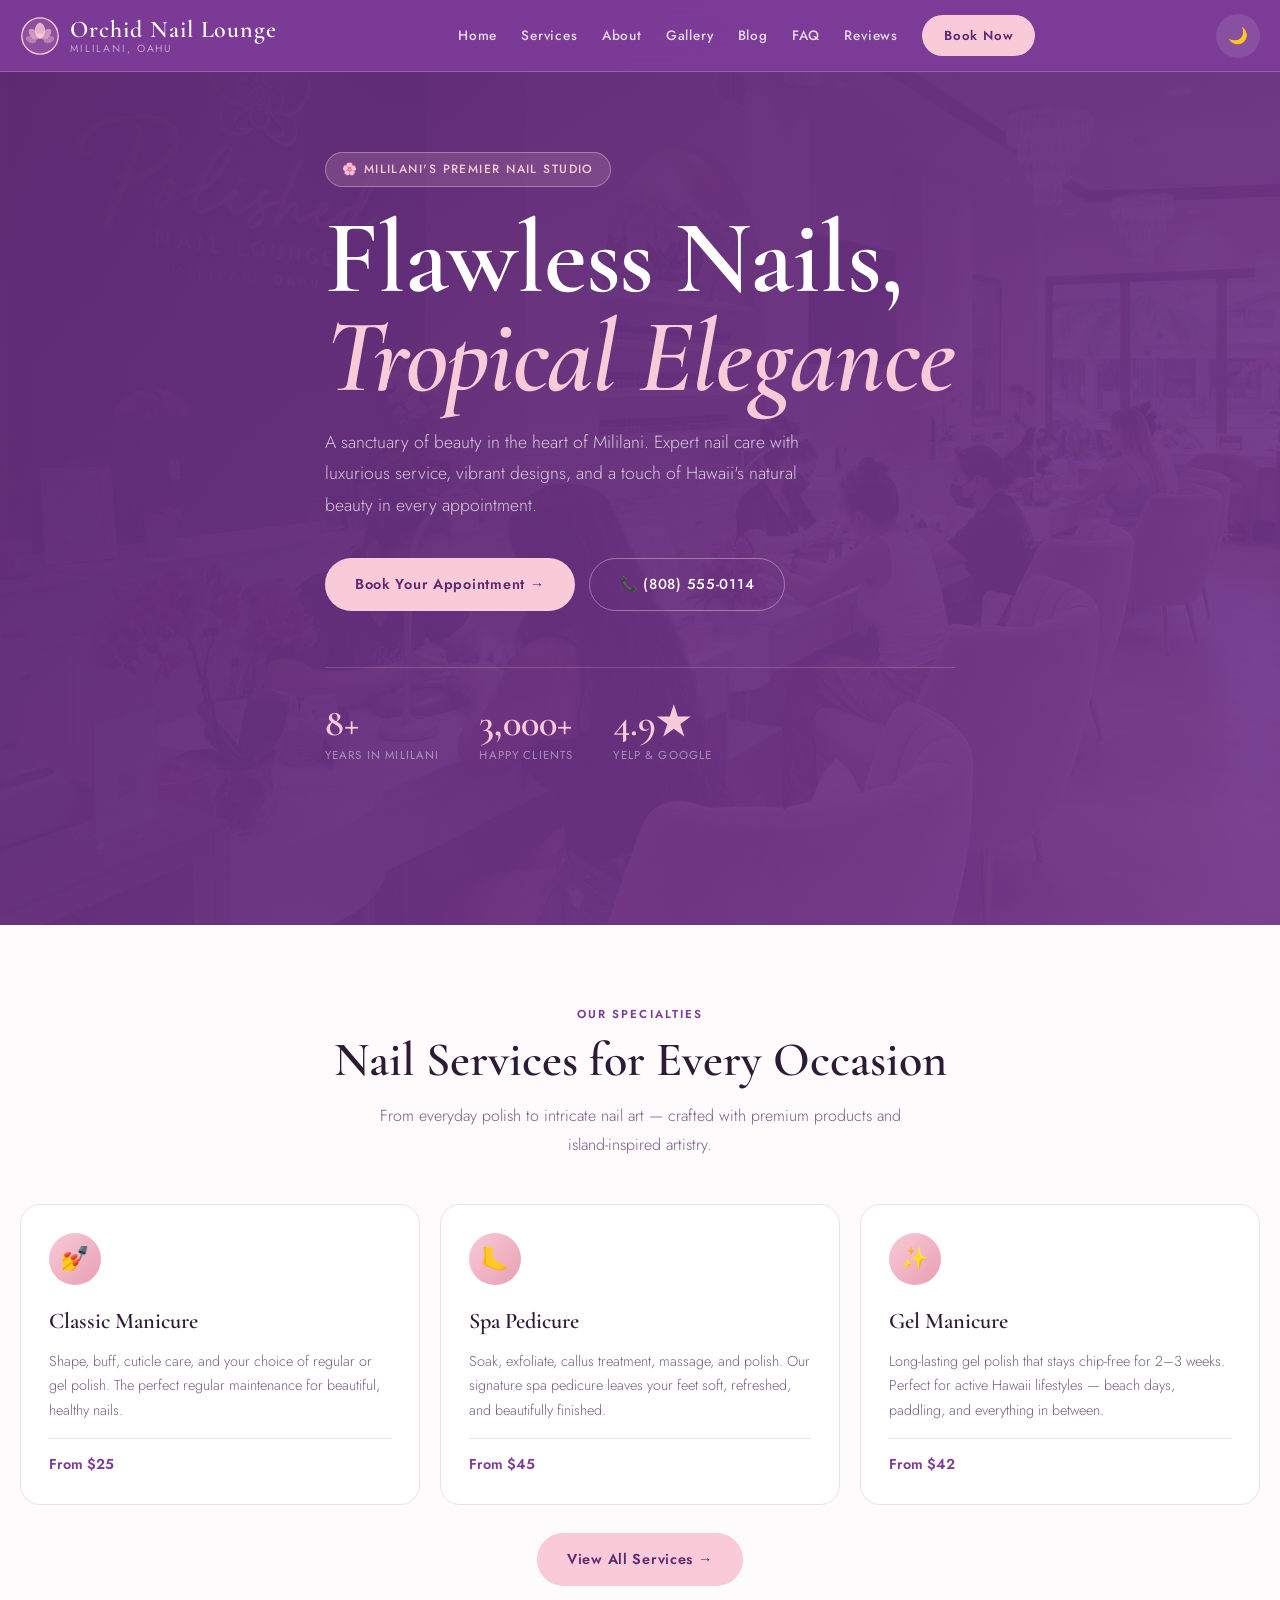
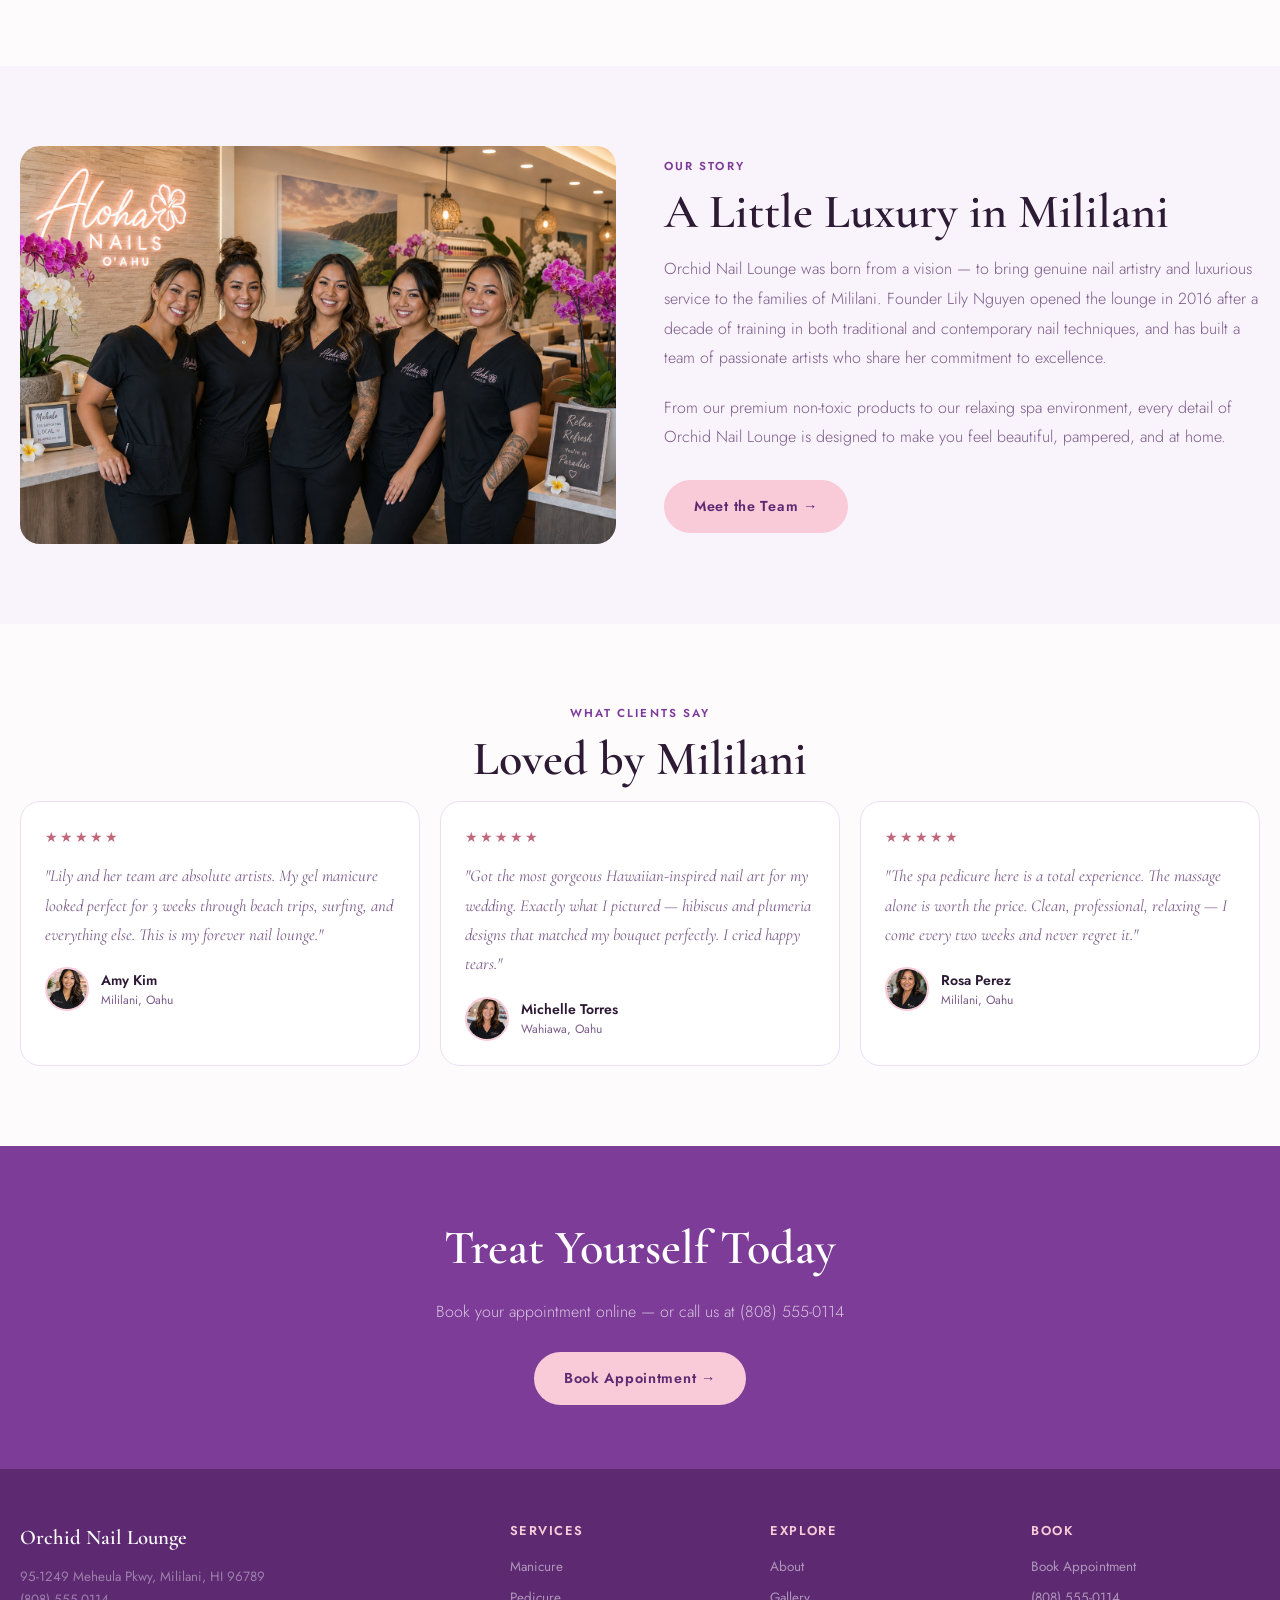
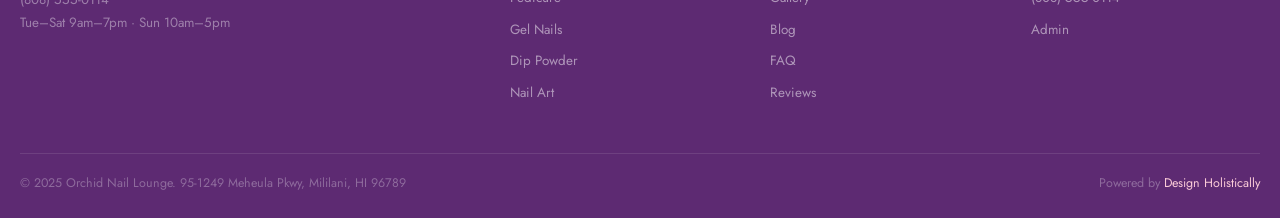
==== commit dfded4e4: "Initial commit: Orchid Nail Lounge — Hawaii sample site (Mililani, Oahu)" ====
--- a/index.html
+++ b/index.html
@@ -10,7 +10,7 @@
   <meta property="og:title" content="Orchid Nail Lounge | Mililani, Oahu" />
   <meta property="og:description" content="Flawless nails, tropical elegance. Book your appointment at Orchid Nail Lounge in Mililani, Oahu." />
   <meta property="og:type" content="website" />
-  <meta property="og:image" content="https://picsum.photos/1200/630?random=999" />
+  <meta property="og:image" content="images/hero.png" />
 </head>
 <body>
 <header class="site-header">
@@ -43,7 +43,7 @@
 </nav>
 
 <section class="hero">
-  <div class="hero-bg"><img src="https://picsum.photos/1600/900?random=1401" alt="Nail lounge interior" /></div>
+  <div class="hero-bg"><img src="images/hero.png" alt="Nail lounge interior" /></div>
   <div class="hero-overlay"></div>
   <div class="hero-content">
     <div class="hero-badge">🌸 Mililani's Premier Nail Studio</div>
@@ -74,7 +74,7 @@
 <section class="bg-alt">
   <div class="section-inner">
     <div class="about-grid">
-      <div class="fade-up"><img src="https://picsum.photos/560/480?random=1402" alt="Orchid Nail Lounge interior" style="border-radius:var(--radius-lg);width:100%;object-fit:cover;" /></div>
+      <div class="fade-up"><img src="images/about.png" alt="Orchid Nail Lounge interior" style="border-radius:var(--radius-lg);width:100%;object-fit:cover;" /></div>
       <div class="fade-up">
         <span class="section-label">Our Story</span>
         <h2 class="section-title">A Little Luxury in Mililani</h2>
@@ -89,9 +89,9 @@
   <div class="section-inner">
     <div class="section-center fade-up"><span class="section-label">What Clients Say</span><h2 class="section-title">Loved by Mililani</h2></div>
     <div class="testimonials-grid">
-      <div class="testimonial-card fade-up"><div class="stars">★★★★★</div><blockquote>"Lily and her team are absolute artists. My gel manicure looked perfect for 3 weeks through beach trips, surfing, and everything else. This is my forever nail lounge."</blockquote><div class="reviewer"><img src="https://picsum.photos/44/44?random=1404" alt="Amy K." /><div><div class="reviewer-name">Amy Kim</div><div class="reviewer-loc">Mililani, Oahu</div></div></div></div>
-      <div class="testimonial-card fade-up"><div class="stars">★★★★★</div><blockquote>"Got the most gorgeous Hawaiian-inspired nail art for my wedding. Exactly what I pictured — hibiscus and plumeria designs that matched my bouquet perfectly. I cried happy tears."</blockquote><div class="reviewer"><img src="https://picsum.photos/44/44?random=1405" alt="Michelle T." /><div><div class="reviewer-name">Michelle Torres</div><div class="reviewer-loc">Wahiawa, Oahu</div></div></div></div>
-      <div class="testimonial-card fade-up"><div class="stars">★★★★★</div><blockquote>"The spa pedicure here is a total experience. The massage alone is worth the price. Clean, professional, relaxing — I come every two weeks and never regret it."</blockquote><div class="reviewer"><img src="https://picsum.photos/44/44?random=1406" alt="Rosa P." /><div><div class="reviewer-name">Rosa Perez</div><div class="reviewer-loc">Mililani, Oahu</div></div></div></div>
+      <div class="testimonial-card fade-up"><div class="stars">★★★★★</div><blockquote>"Lily and her team are absolute artists. My gel manicure looked perfect for 3 weeks through beach trips, surfing, and everything else. This is my forever nail lounge."</blockquote><div class="reviewer"><img src="images/avatar-1.png" alt="Amy K." /><div><div class="reviewer-name">Amy Kim</div><div class="reviewer-loc">Mililani, Oahu</div></div></div></div>
+      <div class="testimonial-card fade-up"><div class="stars">★★★★★</div><blockquote>"Got the most gorgeous Hawaiian-inspired nail art for my wedding. Exactly what I pictured — hibiscus and plumeria designs that matched my bouquet perfectly. I cried happy tears."</blockquote><div class="reviewer"><img src="images/avatar-2.png" alt="Michelle T." /><div><div class="reviewer-name">Michelle Torres</div><div class="reviewer-loc">Wahiawa, Oahu</div></div></div></div>
+      <div class="testimonial-card fade-up"><div class="stars">★★★★★</div><blockquote>"The spa pedicure here is a total experience. The massage alone is worth the price. Clean, professional, relaxing — I come every two weeks and never regret it."</blockquote><div class="reviewer"><img src="images/avatar-3.png" alt="Rosa P." /><div><div class="reviewer-name">Rosa Perez</div><div class="reviewer-loc">Mililani, Oahu</div></div></div></div>
     </div>
   </div>
 </section>
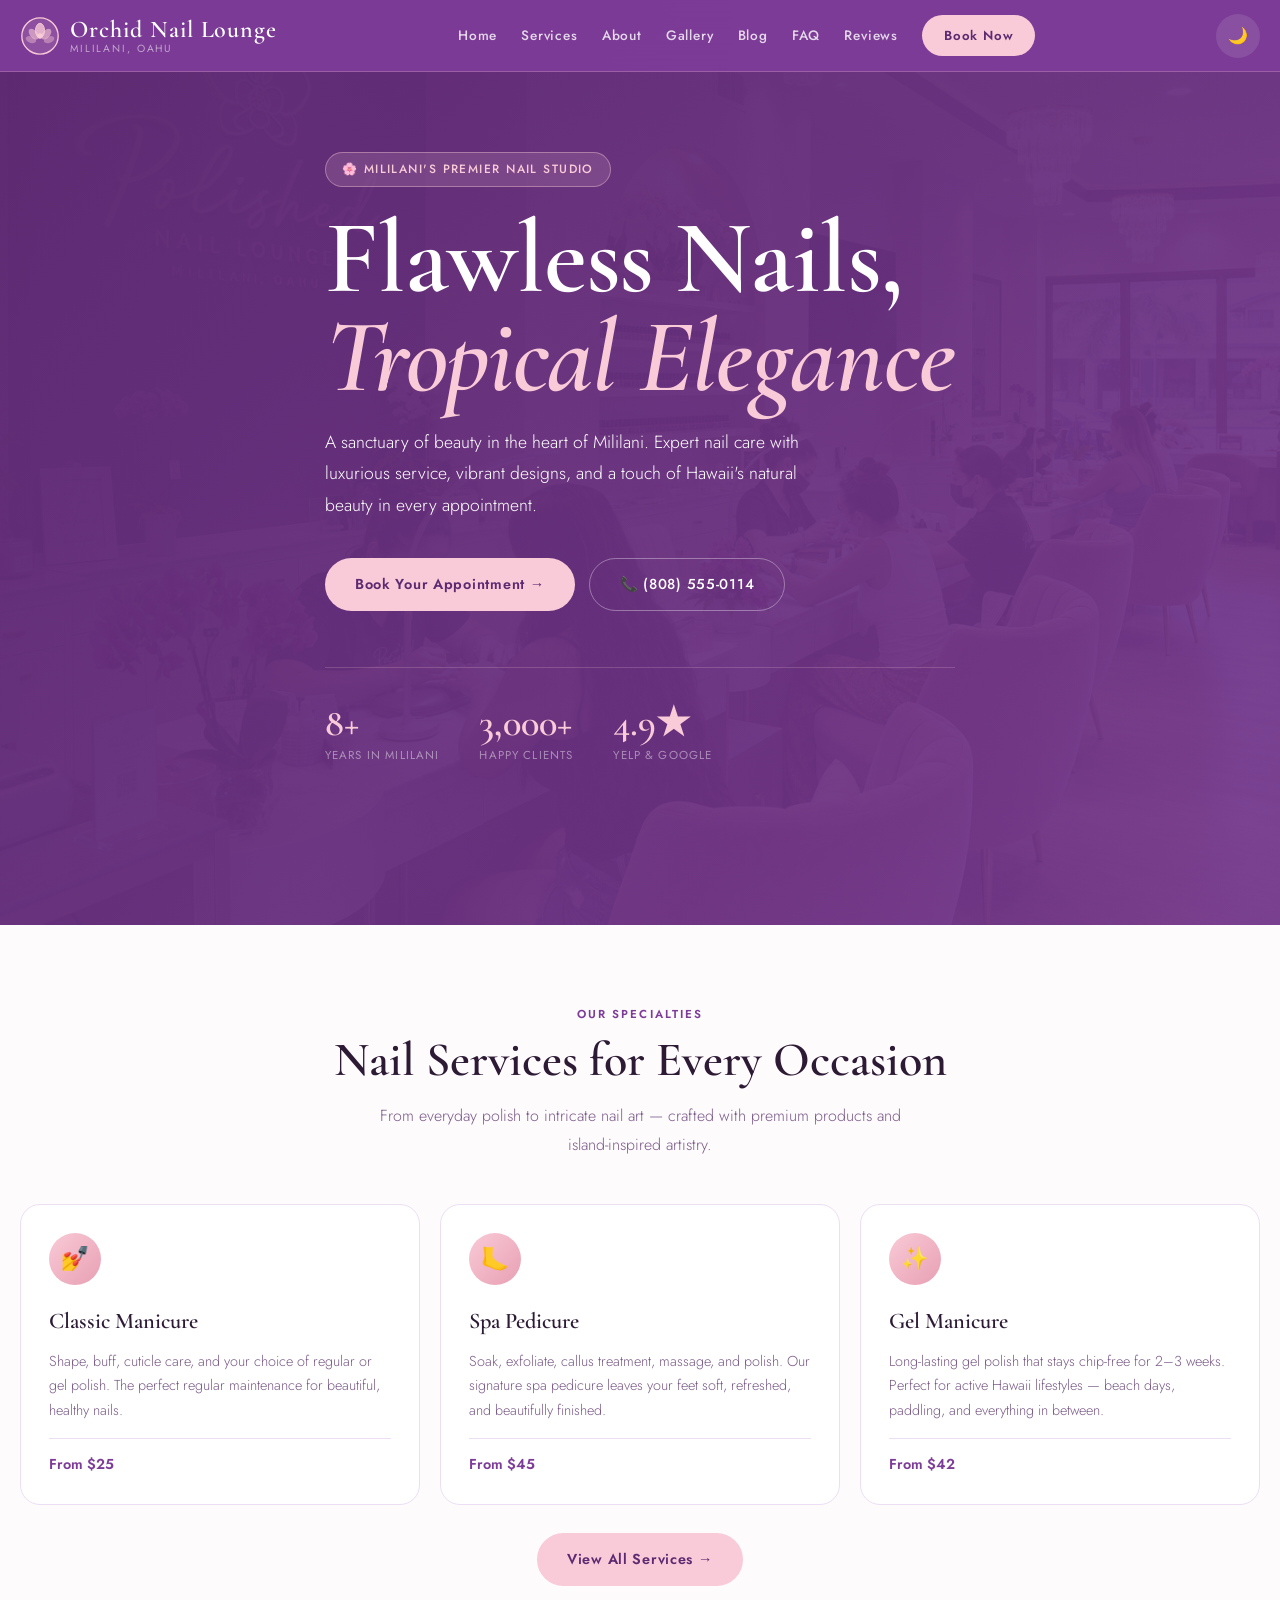
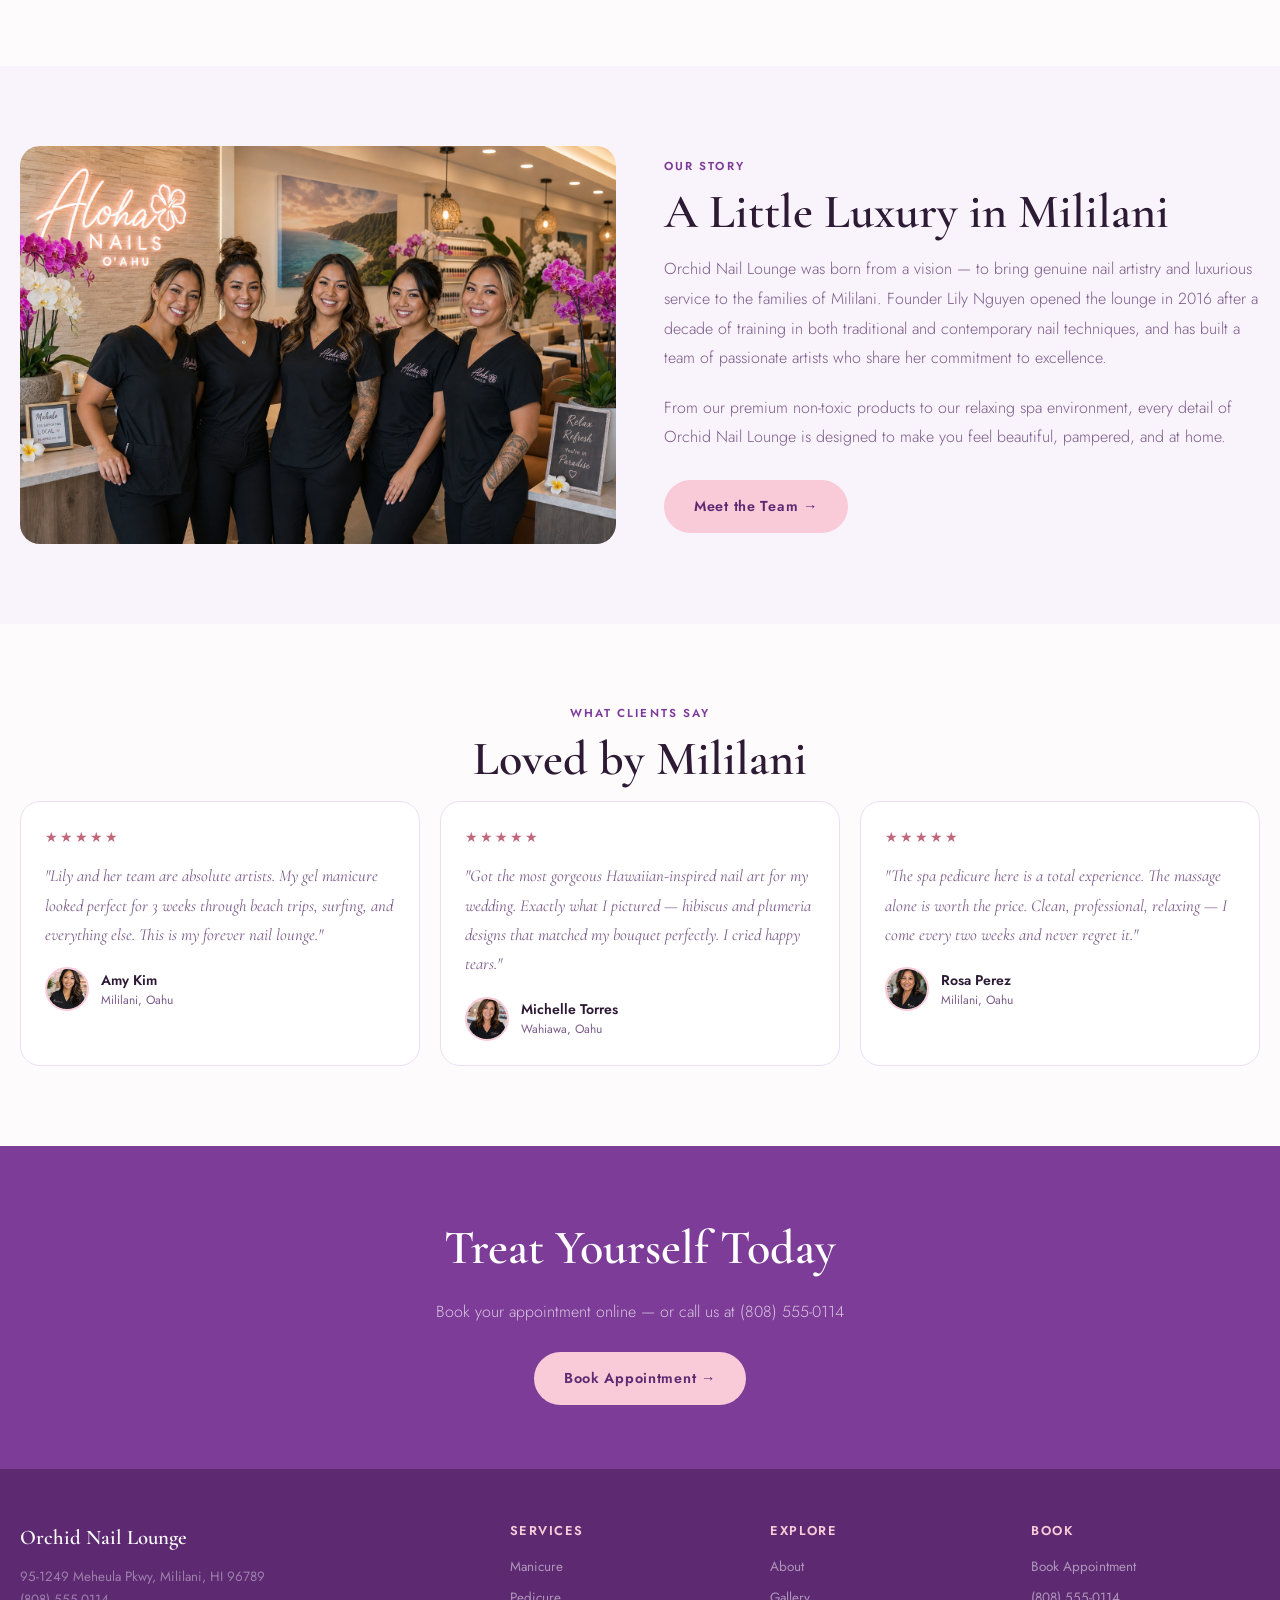
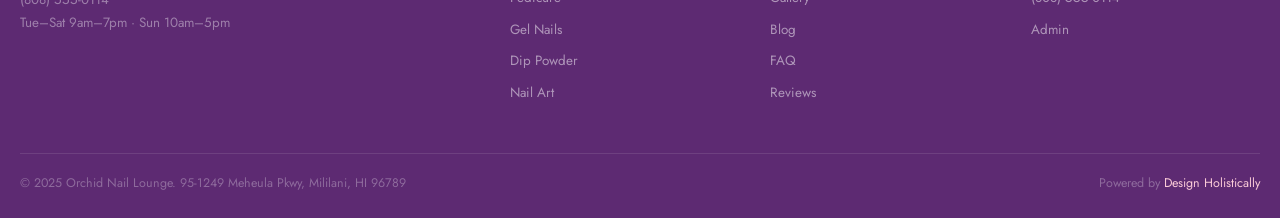
==== commit cdb5bb20: "feat: replace all picsum placeholders with AI-generated photorealistic images" ====
--- a/index.html
+++ b/index.html
@@ -11,6 +11,10 @@
   <meta property="og:description" content="Flawless nails, tropical elegance. Book your appointment at Orchid Nail Lounge in Mililani, Oahu." />
   <meta property="og:type" content="website" />
   <meta property="og:image" content="images/hero.png" />
+  <link rel="icon" type="image/x-icon" href="images/favicon.ico">
+  <link rel="icon" type="image/png" sizes="32x32" href="images/favicon-32x32.png">
+  <link rel="icon" type="image/png" sizes="16x16" href="images/favicon-16x16.png">
+  <link rel="apple-touch-icon" sizes="180x180" href="images/apple-touch-icon.png">
 </head>
 <body>
 <header class="site-header">
--- a/css/style.css
+++ b/css/style.css
@@ -231,3 +231,8 @@
 [data-theme="dark"] .dash-tab.active { color:var(--accent); border-bottom-color:var(--accent); }
 .tab-panel { display:none; }
 .tab-panel.active { display:block; }
+
+.hero h1, .hero p, .hero-content, .hero .eyebrow-label, .hero .tag { color: #fff !important; }
+
+[data-theme="dark"] .hero { background: transparent !important; }
+[data-theme="dark"] .hero-bg img { opacity: 1 !important; }
